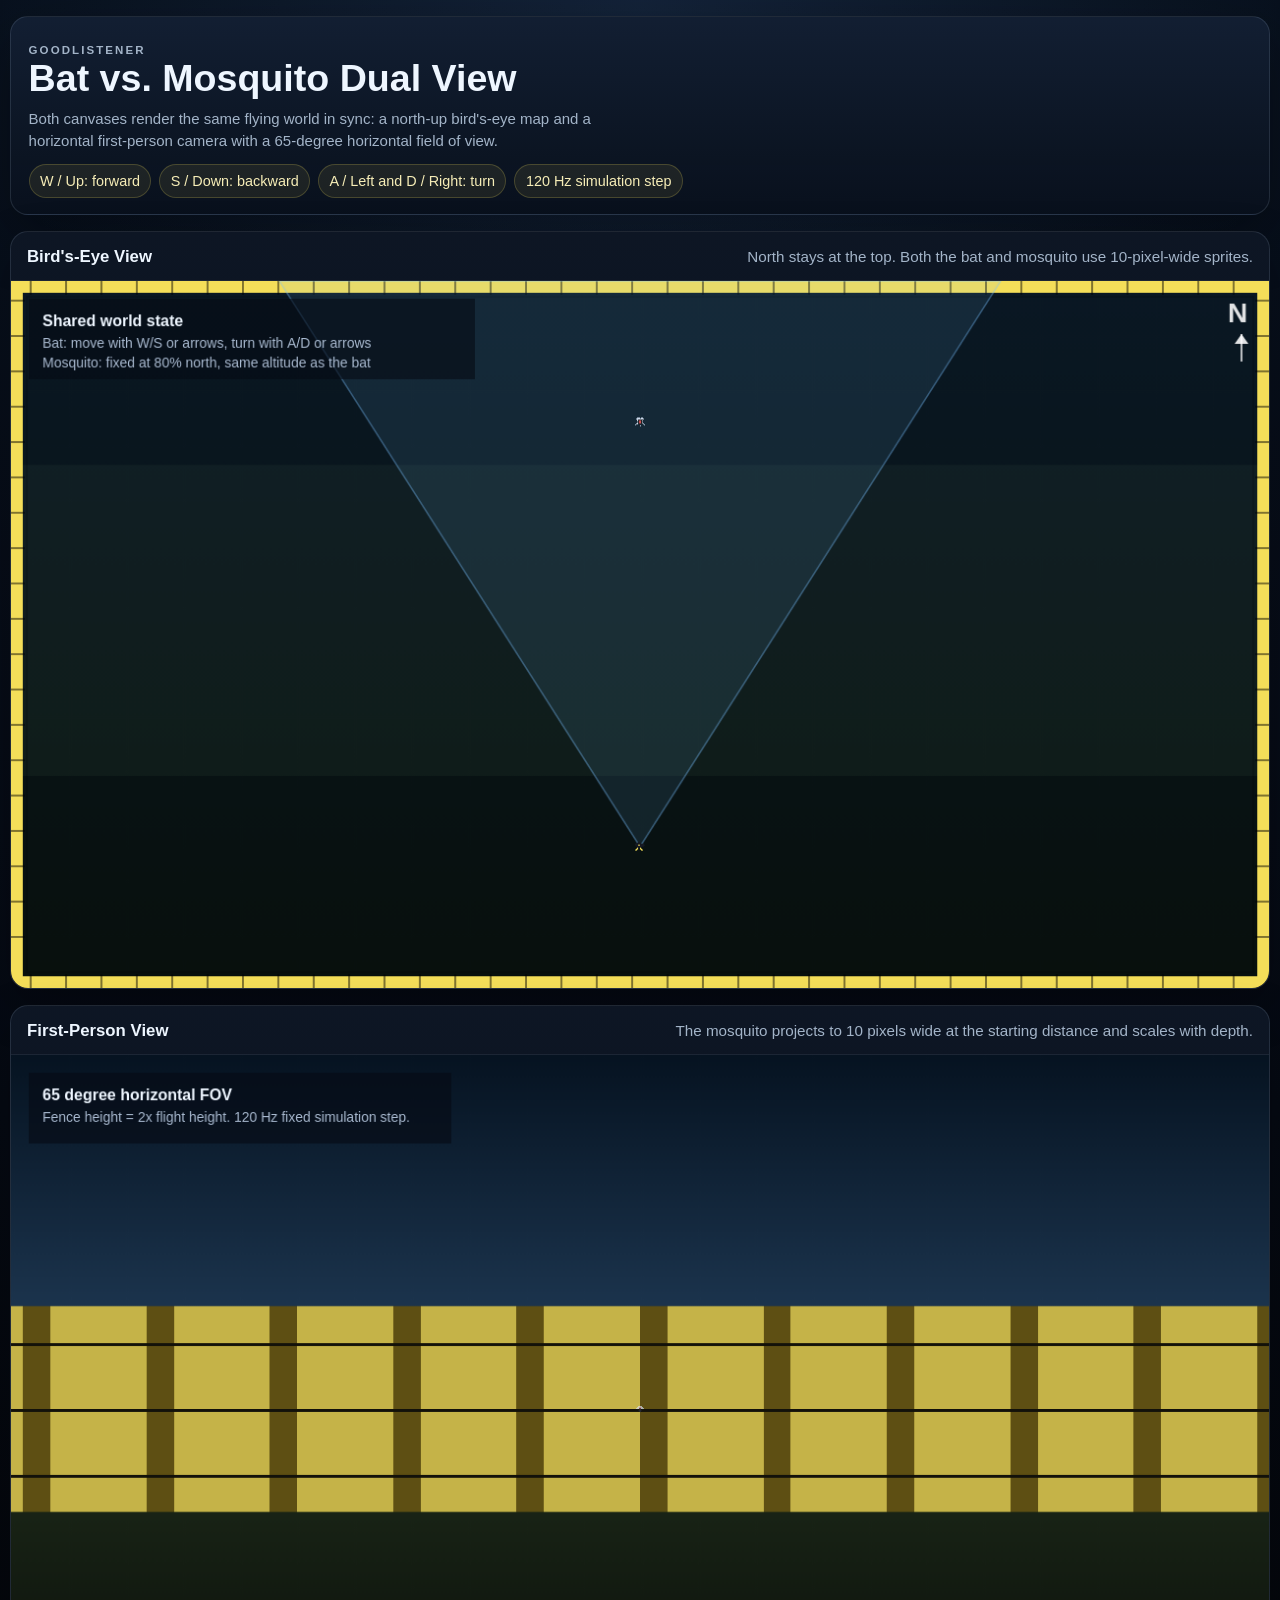
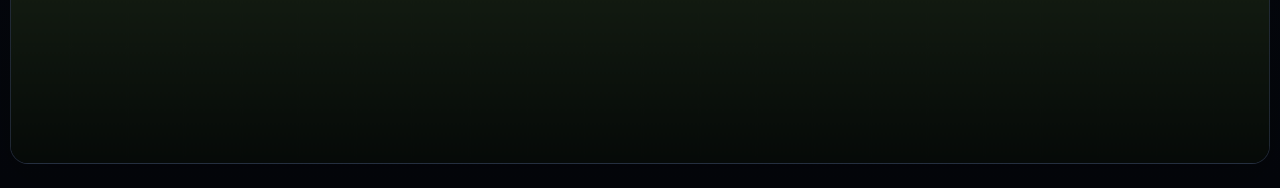
==== game.html @ d197f98e "initial game" ====
<!DOCTYPE html>
<html lang="en">
<head>
  <meta charset="UTF-8">
  <meta name="viewport" content="width=device-width, initial-scale=1.0">
  <title>goodlistener | Bat and Mosquito</title>
  <style>
    :root {
      --bg: #050912;
      --panel: rgba(11, 20, 34, 0.9);
      --panel-border: rgba(203, 228, 255, 0.12);
      --ink: #eef6ff;
      --muted: #a3b4c8;
      --accent: #f4de59;
      --accent-deep: #caa31f;
    }

    * {
      box-sizing: border-box;
    }

    html,
    body {
      margin: 0;
      min-height: 100%;
    }

    body {
      background:
        radial-gradient(circle at top, rgba(78, 128, 198, 0.16), transparent 34%),
        linear-gradient(180deg, #08111e 0%, #050912 62%, #04060b 100%);
      color: var(--ink);
      font: 15px/1.45 "Trebuchet MS", "Lucida Sans Unicode", sans-serif;
    }

    .page {
      width: min(1320px, calc(100% - 1.25rem));
      margin: 0 auto;
      padding: 1rem 0 1.5rem;
    }

    .hero {
      margin-bottom: 1rem;
      padding: 1rem 1.1rem;
      border: 1px solid var(--panel-border);
      border-radius: 18px;
      background:
        linear-gradient(180deg, rgba(19, 31, 52, 0.95), rgba(9, 16, 28, 0.94)),
        rgba(9, 16, 28, 0.94);
      box-shadow: 0 20px 60px rgba(0, 0, 0, 0.28);
    }

    .eyebrow {
      margin: 0 0 0.2rem;
      color: var(--accent);
      font-size: 0.72rem;
      font-weight: 700;
      letter-spacing: 0.18em;
      text-transform: uppercase;
    }

    h1 {
      margin: 0;
      font-size: clamp(1.6rem, 3vw, 2.35rem);
      line-height: 1.08;
    }

    .hero p {
      margin: 0.55rem 0 0;
      max-width: 72ch;
      color: var(--muted);
    }

    .meta {
      margin-top: 0.8rem;
      display: flex;
      flex-wrap: wrap;
      gap: 0.5rem;
    }

    .meta span {
      padding: 0.35rem 0.65rem;
      border-radius: 999px;
      border: 1px solid rgba(244, 222, 89, 0.2);
      background: rgba(244, 222, 89, 0.08);
      color: #f6edb7;
      font-size: 0.9rem;
    }

    .views {
      display: grid;
      gap: 1rem;
    }

    .panel {
      border: 1px solid var(--panel-border);
      border-radius: 18px;
      background:
        linear-gradient(180deg, rgba(14, 22, 37, 0.95), rgba(8, 13, 23, 0.94)),
        rgba(8, 13, 23, 0.94);
      box-shadow: 0 18px 48px rgba(0, 0, 0, 0.24);
      overflow: hidden;
    }

    .panel-header {
      display: flex;
      justify-content: space-between;
      gap: 0.8rem;
      align-items: baseline;
      padding: 0.8rem 1rem 0.65rem;
      border-bottom: 1px solid rgba(203, 228, 255, 0.08);
    }

    .panel-header h2 {
      margin: 0;
      font-size: 1.05rem;
    }

    .panel-header p {
      margin: 0;
      color: var(--muted);
      font-size: 0.95rem;
      text-align: right;
    }

    canvas {
      display: block;
      width: 100%;
      height: auto;
      aspect-ratio: 16 / 9;
      background: #05080f;
    }

    @media (max-width: 760px) {
      .page {
        width: min(100% - 0.75rem, 1320px);
        padding-top: 0.6rem;
      }

      .hero,
      .panel {
        border-radius: 14px;
      }

      .panel-header {
        flex-direction: column;
        align-items: start;
      }

      .panel-header p {
        text-align: left;
      }
    }
  </style>
</head>
<body>
  <main class="page">
    <section class="hero">
      <p class="eyebrow">goodlistener</p>
      <h1>Bat vs. Mosquito Dual View</h1>
      <p>
        Both canvases render the same flying world in sync: a north-up bird's-eye map and a
        horizontal first-person camera with a 65-degree horizontal field of view.
      </p>
      <div class="meta">
        <span>W / Up: forward</span>
        <span>S / Down: backward</span>
        <span>A / Left and D / Right: turn</span>
        <span>120 Hz simulation step</span>
      </div>
    </section>

    <section class="views">
      <article class="panel">
        <div class="panel-header">
          <h2>Bird's-Eye View</h2>
          <p>North stays at the top. Both the bat and mosquito use 10-pixel-wide sprites.</p>
        </div>
        <canvas
          id="map-view"
          width="1280"
          height="720"
          aria-label="Top-down view of the bat, mosquito, and fence"
        ></canvas>
      </article>

      <article class="panel">
        <div class="panel-header">
          <h2>First-Person View</h2>
          <p>The mosquito projects to 10 pixels wide at the starting distance and scales with depth.</p>
        </div>
        <canvas
          id="first-person-view"
          width="1280"
          height="720"
          aria-label="First-person view from the bat"
        ></canvas>
      </article>
    </section>
  </main>

  <script>
    (() => {
      const SCREEN_WIDTH = 1280;
      const SCREEN_HEIGHT = 720;
      const HALF_WIDTH = SCREEN_WIDTH / 2;
      const HORIZON_Y = SCREEN_HEIGHT / 2;

      const WORLD_WIDTH = SCREEN_WIDTH;
      const WORLD_DEPTH = SCREEN_HEIGHT;

      const HORIZONTAL_FOV = 65 * Math.PI / 180;
      const HALF_FOV = HORIZONTAL_FOV / 2;
      const FOCAL_LENGTH = SCREEN_WIDTH / (2 * Math.tan(HALF_FOV));

      const FIXED_STEP = 1 / 120;
      const MOVE_SPEED = WORLD_DEPTH * 0.08;
      const TURN_SPEED = Math.PI;

      const FENCE_HEIGHT = 120;
      const FENCE_STROKE = 12;
      const ENTITY_HEIGHT = FENCE_HEIGHT / 2;
      const PLAYER_MARGIN = 6;

      const START_DISTANCE = WORLD_DEPTH * 0.6;
      const MOSQUITO_WORLD_WIDTH = START_DISTANCE * 10 / FOCAL_LENGTH;
      const MOSQUITO_WORLD_HEIGHT = MOSQUITO_WORLD_WIDTH * 0.72;

      const KEY_TO_ACTION = {
        w: "forward",
        W: "forward",
        ArrowUp: "forward",
        s: "backward",
        S: "backward",
        ArrowDown: "backward",
        a: "left",
        A: "left",
        ArrowLeft: "left",
        d: "right",
        D: "right",
        ArrowRight: "right"
      };

      const mapCanvas = document.getElementById("map-view");
      const firstPersonCanvas = document.getElementById("first-person-view");
      const mapCtx = mapCanvas.getContext("2d");
      const firstPersonCtx = firstPersonCanvas.getContext("2d");

      const depthBuffer = new Float32Array(SCREEN_WIDTH);
      const input = {
        forward: false,
        backward: false,
        left: false,
        right: false
      };

      const state = {
        bat: {
          x: WORLD_WIDTH * 0.5,
          y: WORLD_DEPTH * 0.2,
          angle: 0,
          z: ENTITY_HEIGHT
        },
        mosquito: {
          x: WORLD_WIDTH * 0.5,
          y: WORLD_DEPTH * 0.8,
          z: ENTITY_HEIGHT,
          width: MOSQUITO_WORLD_WIDTH,
          height: MOSQUITO_WORLD_HEIGHT
        }
      };

      const batMapSprite = createPixelSprite(
        [
          "0002200000",
          "0022220000",
          "2222222220",
          "2221122222",
          "0222222220",
          "0022222000",
          "0010010000",
          "0110011000",
          "1100001100",
          "0000000000"
        ],
        {
          1: "#f4de59",
          2: "#151923"
        }
      );

      const mosquitoMapSprite = createPixelSprite(
        [
          "0011101100",
          "0111111110",
          "0012222200",
          "0012332100",
          "0002332000",
          "0012332100",
          "0110202010",
          "1000200001",
          "0000010000",
          "0000000000"
        ],
        {
          1: "rgba(214, 227, 246, 0.95)",
          2: "#202124",
          3: "#cf5151"
        }
      );

      const mosquitoBillboard = createMosquitoBillboard();

      mapCtx.imageSmoothingEnabled = false;
      firstPersonCtx.imageSmoothingEnabled = true;

      window.addEventListener(
        "keydown",
        (event) => {
          const action = KEY_TO_ACTION[event.key];
          if (!action) {
            return;
          }

          input[action] = true;
          event.preventDefault();
        },
        { passive: false }
      );

      window.addEventListener("keyup", (event) => {
        const action = KEY_TO_ACTION[event.key];
        if (!action) {
          return;
        }

        input[action] = false;
      });

      window.addEventListener("blur", () => {
        input.forward = false;
        input.backward = false;
        input.left = false;
        input.right = false;
      });

      let previousTime = performance.now();
      let accumulator = 0;

      function frame(now) {
        const elapsed = Math.min((now - previousTime) / 1000, 0.25);
        previousTime = now;
        accumulator += elapsed;

        while (accumulator >= FIXED_STEP) {
          update(FIXED_STEP);
          accumulator -= FIXED_STEP;
        }

        render();
        requestAnimationFrame(frame);
      }

      requestAnimationFrame(frame);

      function update(dt) {
        const turnDirection = (input.right ? 1 : 0) - (input.left ? 1 : 0);
        const moveDirection = (input.forward ? 1 : 0) - (input.backward ? 1 : 0);

        state.bat.angle = wrapAngle(state.bat.angle + turnDirection * TURN_SPEED * dt);

        if (!moveDirection) {
          return;
        }

        const stepDistance = MOVE_SPEED * moveDirection * dt;
        const nextX = state.bat.x + Math.sin(state.bat.angle) * stepDistance;
        const nextY = state.bat.y + Math.cos(state.bat.angle) * stepDistance;

        state.bat.x = clamp(nextX, PLAYER_MARGIN, WORLD_WIDTH - PLAYER_MARGIN);
        state.bat.y = clamp(nextY, PLAYER_MARGIN, WORLD_DEPTH - PLAYER_MARGIN);
      }

      function render() {
        drawMapView();
        drawFirstPersonView();
      }

      function drawMapView() {
        const bg = mapCtx.createLinearGradient(0, 0, 0, SCREEN_HEIGHT);
        bg.addColorStop(0, "#0a1824");
        bg.addColorStop(1, "#08100d");
        mapCtx.fillStyle = bg;
        mapCtx.fillRect(0, 0, SCREEN_WIDTH, SCREEN_HEIGHT);

        mapCtx.fillStyle = "rgba(109, 145, 102, 0.08)";
        mapCtx.fillRect(0, SCREEN_HEIGHT * 0.26, SCREEN_WIDTH, SCREEN_HEIGHT * 0.44);

        drawFenceTopDown(mapCtx);
        drawFovCone(mapCtx);
        drawCompass(mapCtx);
        drawMapHud(mapCtx);

        drawSpriteOnMap(mosquitoMapSprite, state.mosquito.x, state.mosquito.y, 0);
        drawSpriteOnMap(batMapSprite, state.bat.x, state.bat.y, state.bat.angle);
      }

      function drawFirstPersonView() {
        const sky = firstPersonCtx.createLinearGradient(0, 0, 0, HORIZON_Y);
        sky.addColorStop(0, "#061321");
        sky.addColorStop(1, "#24415f");
        firstPersonCtx.fillStyle = sky;
        firstPersonCtx.fillRect(0, 0, SCREEN_WIDTH, HORIZON_Y);

        const ground = firstPersonCtx.createLinearGradient(0, HORIZON_Y, 0, SCREEN_HEIGHT);
        ground.addColorStop(0, "#202d1b");
        ground.addColorStop(1, "#060a08");
        firstPersonCtx.fillStyle = ground;
        firstPersonCtx.fillRect(0, HORIZON_Y, SCREEN_WIDTH, HORIZON_Y);

        firstPersonCtx.fillStyle = "rgba(239, 247, 255, 0.08)";
        firstPersonCtx.fillRect(0, HORIZON_Y - 1, SCREEN_WIDTH, 2);

        const forwardX = Math.sin(state.bat.angle);
        const forwardY = Math.cos(state.bat.angle);
        const rightX = Math.cos(state.bat.angle);
        const rightY = -Math.sin(state.bat.angle);
        const cameraHeight = state.bat.z;

        for (let column = 0; column < SCREEN_WIDTH; column += 1) {
          const screenRatio = (2 * (column + 0.5) / SCREEN_WIDTH) - 1;
          const cameraOffset = screenRatio * Math.tan(HALF_FOV);
          const rayDirX = forwardX + rightX * cameraOffset;
          const rayDirY = forwardY + rightY * cameraOffset;
          const hit = castFenceRay(state.bat.x, state.bat.y, rayDirX, rayDirY);

          depthBuffer[column] = hit.distance;

          const wallTop = HORIZON_Y - ((FENCE_HEIGHT - cameraHeight) * FOCAL_LENGTH) / hit.distance;
          const wallBottom = HORIZON_Y + (cameraHeight * FOCAL_LENGTH) / hit.distance;
          const wallHeight = wallBottom - wallTop;

          const distanceShade = clamp(1.25 - hit.distance / 1300, 0.35, 1);
          const sideShade = hit.side === "east" || hit.side === "west" ? 0.9 : 1;
          const postMask = (hit.coord % 72) < 8 || (hit.coord % 72) > 64;
          const yellow = applyShade(postMask ? [116, 98, 23] : [244, 222, 89], distanceShade * sideShade);
          const rail = applyShade([24, 22, 13], clamp(distanceShade * 0.95, 0.2, 1));

          firstPersonCtx.fillStyle = yellow;
          firstPersonCtx.fillRect(column, wallTop, 1, wallBottom - wallTop);

          const railThickness = Math.max(1, wallHeight * 0.014);
          firstPersonCtx.fillStyle = rail;
          firstPersonCtx.fillRect(column, wallTop + wallHeight * 0.18, 1, railThickness);
          firstPersonCtx.fillRect(column, wallTop + wallHeight * 0.5, 1, railThickness);
          firstPersonCtx.fillRect(column, wallTop + wallHeight * 0.82, 1, railThickness);
        }

        drawMosquitoBillboardInView(firstPersonCtx, forwardX, forwardY, rightX, rightY);
        drawFirstPersonHud(firstPersonCtx);
      }

      function drawFenceTopDown(ctx) {
        const inset = FENCE_STROKE / 2;
        ctx.strokeStyle = "#f4de59";
        ctx.lineWidth = FENCE_STROKE;
        ctx.strokeRect(inset, inset, SCREEN_WIDTH - FENCE_STROKE, SCREEN_HEIGHT - FENCE_STROKE);

        ctx.strokeStyle = "rgba(0, 0, 0, 0.48)";
        ctx.lineWidth = 2;

        for (let x = 20; x < SCREEN_WIDTH - 20; x += 36) {
          ctx.beginPath();
          ctx.moveTo(x, 0);
          ctx.lineTo(x, 14);
          ctx.moveTo(x, SCREEN_HEIGHT);
          ctx.lineTo(x, SCREEN_HEIGHT - 14);
          ctx.stroke();
        }

        for (let y = 20; y < SCREEN_HEIGHT - 20; y += 36) {
          ctx.beginPath();
          ctx.moveTo(0, y);
          ctx.lineTo(14, y);
          ctx.moveTo(SCREEN_WIDTH, y);
          ctx.lineTo(SCREEN_WIDTH - 14, y);
          ctx.stroke();
        }

        ctx.strokeStyle = "rgba(0, 0, 0, 0.22)";
        ctx.lineWidth = 1.5;
        ctx.strokeRect(16, 16, SCREEN_WIDTH - 32, SCREEN_HEIGHT - 32);
      }

      function drawFovCone(ctx) {
        const leftHit = castFenceRay(
          state.bat.x,
          state.bat.y,
          Math.sin(state.bat.angle - HALF_FOV),
          Math.cos(state.bat.angle - HALF_FOV)
        );
        const rightHit = castFenceRay(
          state.bat.x,
          state.bat.y,
          Math.sin(state.bat.angle + HALF_FOV),
          Math.cos(state.bat.angle + HALF_FOV)
        );

        const batX = worldToScreenX(state.bat.x);
        const batY = worldToScreenY(state.bat.y);
        const leftX = worldToScreenX(state.bat.x + Math.sin(state.bat.angle - HALF_FOV) * leftHit.distance);
        const leftY = worldToScreenY(state.bat.y + Math.cos(state.bat.angle - HALF_FOV) * leftHit.distance);
        const rightX = worldToScreenX(state.bat.x + Math.sin(state.bat.angle + HALF_FOV) * rightHit.distance);
        const rightY = worldToScreenY(state.bat.y + Math.cos(state.bat.angle + HALF_FOV) * rightHit.distance);

        ctx.fillStyle = "rgba(122, 193, 255, 0.1)";
        ctx.strokeStyle = "rgba(122, 193, 255, 0.38)";
        ctx.lineWidth = 1.5;
        ctx.beginPath();
        ctx.moveTo(batX, batY);
        ctx.lineTo(leftX, leftY);
        ctx.lineTo(rightX, rightY);
        ctx.closePath();
        ctx.fill();
        ctx.stroke();
      }

      function drawCompass(ctx) {
        ctx.fillStyle = "rgba(255, 255, 255, 0.88)";
        ctx.font = '700 28px "Trebuchet MS", "Lucida Sans Unicode", sans-serif';
        ctx.fillText("N", SCREEN_WIDTH - 42, 42);

        ctx.strokeStyle = "rgba(255, 255, 255, 0.72)";
        ctx.lineWidth = 2;
        ctx.beginPath();
        ctx.moveTo(SCREEN_WIDTH - 28, 54);
        ctx.lineTo(SCREEN_WIDTH - 28, 82);
        ctx.stroke();

        ctx.beginPath();
        ctx.moveTo(SCREEN_WIDTH - 28, 54);
        ctx.lineTo(SCREEN_WIDTH - 35, 64);
        ctx.lineTo(SCREEN_WIDTH - 21, 64);
        ctx.closePath();
        ctx.fill();
      }

      function drawMapHud(ctx) {
        ctx.fillStyle = "rgba(6, 11, 20, 0.62)";
        ctx.fillRect(18, 18, 454, 82);

        ctx.fillStyle = "#eef6ff";
        ctx.font = '700 16px "Trebuchet MS", "Lucida Sans Unicode", sans-serif';
        ctx.fillText("Shared world state", 32, 46);

        ctx.fillStyle = "#a9bad0";
        ctx.font = '14px "Trebuchet MS", "Lucida Sans Unicode", sans-serif';
        ctx.fillText("Bat: move with W/S or arrows, turn with A/D or arrows", 32, 68);
        ctx.fillText("Mosquito: fixed at 80% north, same altitude as the bat", 32, 88);
      }

      function drawFirstPersonHud(ctx) {
        ctx.fillStyle = "rgba(6, 11, 20, 0.62)";
        ctx.fillRect(18, 18, 430, 72);

        ctx.fillStyle = "#eef6ff";
        ctx.font = '700 16px "Trebuchet MS", "Lucida Sans Unicode", sans-serif';
        ctx.fillText("65 degree horizontal FOV", 32, 46);

        ctx.fillStyle = "#a9bad0";
        ctx.font = '14px "Trebuchet MS", "Lucida Sans Unicode", sans-serif';
        ctx.fillText("Fence height = 2x flight height. 120 Hz fixed simulation step.", 32, 68);
      }

      function drawSpriteOnMap(sprite, worldX, worldY, angle) {
        const screenX = worldToScreenX(worldX);
        const screenY = worldToScreenY(worldY);

        mapCtx.save();
        mapCtx.translate(screenX, screenY);
        mapCtx.rotate(angle);
        mapCtx.drawImage(sprite, -5, -5);
        mapCtx.restore();
      }

      function drawMosquitoBillboardInView(ctx, forwardX, forwardY, rightX, rightY) {
        const dx = state.mosquito.x - state.bat.x;
        const dy = state.mosquito.y - state.bat.y;

        const cameraX = dx * rightX + dy * rightY;
        const cameraZ = dx * forwardX + dy * forwardY;
        const cameraHeight = state.bat.z;

        if (cameraZ <= 0.001) {
          return;
        }

        const screenCenterX = HALF_WIDTH + (cameraX * FOCAL_LENGTH) / cameraZ;
        const projectedWidth = (state.mosquito.width * FOCAL_LENGTH) / cameraZ;
        const spriteTop = HORIZON_Y - (
          (state.mosquito.z + state.mosquito.height / 2 - cameraHeight) * FOCAL_LENGTH
        ) / cameraZ;
        const spriteBottom = HORIZON_Y - (
          (state.mosquito.z - state.mosquito.height / 2 - cameraHeight) * FOCAL_LENGTH
        ) / cameraZ;
        const projectedHeight = spriteBottom - spriteTop;

        const left = screenCenterX - projectedWidth / 2;
        const right = screenCenterX + projectedWidth / 2;
        const top = spriteTop;

        const startColumn = Math.max(0, Math.floor(left));
        const endColumn = Math.min(SCREEN_WIDTH - 1, Math.ceil(right));

        for (let column = startColumn; column <= endColumn; column += 1) {
          if (cameraZ >= depthBuffer[column]) {
            continue;
          }

          const spriteRatio = (column + 0.5 - left) / projectedWidth;
          const sourceX = Math.floor(spriteRatio * mosquitoBillboard.width);

          if (sourceX < 0 || sourceX >= mosquitoBillboard.width) {
            continue;
          }

          ctx.drawImage(
            mosquitoBillboard,
            sourceX,
            0,
            1,
            mosquitoBillboard.height,
            column,
            top,
            1,
            projectedHeight
          );
        }
      }

      function castFenceRay(originX, originY, dirX, dirY) {
        let bestDistance = Infinity;
        let coord = 0;
        let side = "north";

        if (dirX > 0.000001) {
          const distance = (WORLD_WIDTH - originX) / dirX;
          const hitY = originY + dirY * distance;
          if (distance > 0 && hitY >= 0 && hitY <= WORLD_DEPTH && distance < bestDistance) {
            bestDistance = distance;
            coord = hitY;
            side = "east";
          }
        } else if (dirX < -0.000001) {
          const distance = -originX / dirX;
          const hitY = originY + dirY * distance;
          if (distance > 0 && hitY >= 0 && hitY <= WORLD_DEPTH && distance < bestDistance) {
            bestDistance = distance;
            coord = hitY;
            side = "west";
          }
        }

        if (dirY > 0.000001) {
          const distance = (WORLD_DEPTH - originY) / dirY;
          const hitX = originX + dirX * distance;
          if (distance > 0 && hitX >= 0 && hitX <= WORLD_WIDTH && distance < bestDistance) {
            bestDistance = distance;
            coord = hitX;
            side = "north";
          }
        } else if (dirY < -0.000001) {
          const distance = -originY / dirY;
          const hitX = originX + dirX * distance;
          if (distance > 0 && hitX >= 0 && hitX <= WORLD_WIDTH && distance < bestDistance) {
            bestDistance = distance;
            coord = hitX;
            side = "south";
          }
        }

        return {
          distance: bestDistance,
          coord,
          side
        };
      }

      function createPixelSprite(rows, palette) {
        const sprite = document.createElement("canvas");
        sprite.width = rows[0].length;
        sprite.height = rows.length;

        const ctx = sprite.getContext("2d");
        ctx.imageSmoothingEnabled = false;

        for (let y = 0; y < rows.length; y += 1) {
          for (let x = 0; x < rows[y].length; x += 1) {
            const key = rows[y][x];
            const color = palette[key];
            if (!color) {
              continue;
            }

            ctx.fillStyle = color;
            ctx.fillRect(x, y, 1, 1);
          }
        }

        return sprite;
      }

      function createMosquitoBillboard() {
        const sprite = document.createElement("canvas");
        sprite.width = 96;
        sprite.height = 64;

        const ctx = sprite.getContext("2d");
        ctx.translate(48, 32);

        ctx.fillStyle = "rgba(213, 225, 241, 0.7)";
        ctx.beginPath();
        ctx.ellipse(-18, -10, 22, 11, -0.48, 0, Math.PI * 2);
        ctx.fill();

        ctx.beginPath();
        ctx.ellipse(18, -10, 22, 11, 0.48, 0, Math.PI * 2);
        ctx.fill();

        ctx.strokeStyle = "rgba(28, 31, 36, 0.76)";
        ctx.lineWidth = 3;
        ctx.beginPath();
        ctx.moveTo(-8, 6);
        ctx.lineTo(-20, 22);
        ctx.moveTo(-2, 7);
        ctx.lineTo(-11, 25);
        ctx.moveTo(8, 6);
        ctx.lineTo(20, 22);
        ctx.moveTo(2, 7);
        ctx.lineTo(11, 25);
        ctx.stroke();

        ctx.fillStyle = "#23262d";
        ctx.beginPath();
        ctx.ellipse(0, 8, 9, 20, 0, 0, Math.PI * 2);
        ctx.fill();

        ctx.fillStyle = "#d35f5f";
        ctx.beginPath();
        ctx.ellipse(-5, -9, 3.5, 4.5, 0, 0, Math.PI * 2);
        ctx.ellipse(5, -9, 3.5, 4.5, 0, 0, Math.PI * 2);
        ctx.fill();

        ctx.strokeStyle = "#1f2025";
        ctx.lineWidth = 2.5;
        ctx.beginPath();
        ctx.moveTo(0, -12);
        ctx.lineTo(0, -26);
        ctx.stroke();

        return sprite;
      }

      function worldToScreenX(worldX) {
        return (worldX / WORLD_WIDTH) * SCREEN_WIDTH;
      }

      function worldToScreenY(worldY) {
        return SCREEN_HEIGHT - (worldY / WORLD_DEPTH) * SCREEN_HEIGHT;
      }

      function clamp(value, min, max) {
        return Math.min(max, Math.max(min, value));
      }

      function wrapAngle(angle) {
        const circle = Math.PI * 2;
        let wrapped = angle % circle;
        if (wrapped < 0) {
          wrapped += circle;
        }
        return wrapped;
      }

      function applyShade(rgb, shade) {
        return `rgb(${Math.round(rgb[0] * shade)}, ${Math.round(rgb[1] * shade)}, ${Math.round(rgb[2] * shade)})`;
      }
    })();
  </script>
</body>
</html>
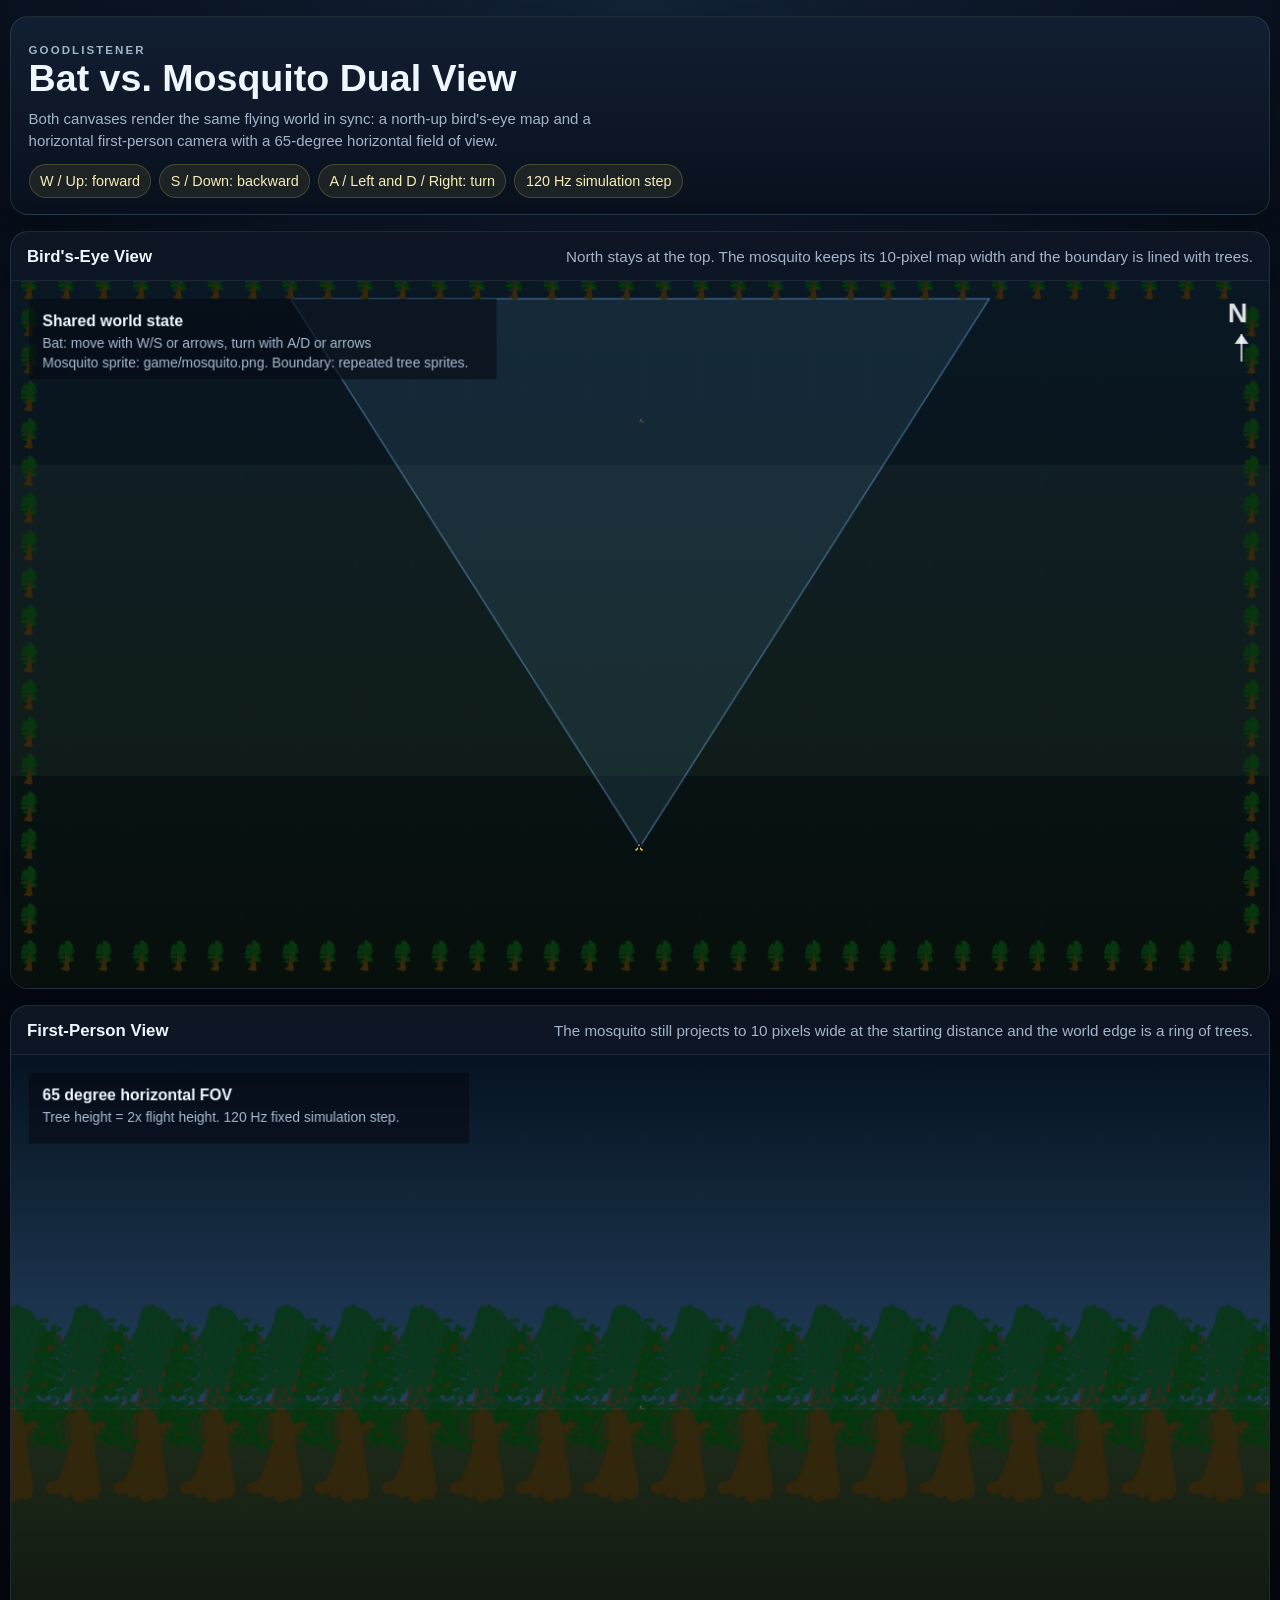
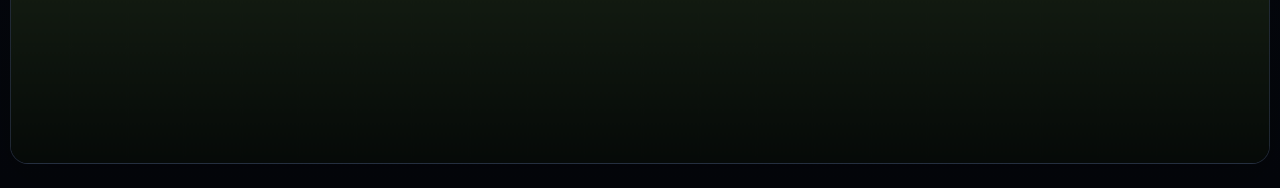
==== commit 9c324cd8: "added trees and mosquito" ====
--- a/game.html
+++ b/game.html
@@ -174,618 +174,31 @@
       <article class="panel">
         <div class="panel-header">
           <h2>Bird's-Eye View</h2>
-          <p>North stays at the top. Both the bat and mosquito use 10-pixel-wide sprites.</p>
+          <p>North stays at the top. The mosquito keeps its 10-pixel map width and the boundary is lined with trees.</p>
         </div>
         <canvas
           id="map-view"
           width="1280"
           height="720"
-          aria-label="Top-down view of the bat, mosquito, and fence"
+          aria-label="Top-down view of the bat, mosquito, and tree boundary"
         ></canvas>
       </article>
 
       <article class="panel">
         <div class="panel-header">
           <h2>First-Person View</h2>
-          <p>The mosquito projects to 10 pixels wide at the starting distance and scales with depth.</p>
+          <p>The mosquito still projects to 10 pixels wide at the starting distance and the world edge is a ring of trees.</p>
         </div>
         <canvas
           id="first-person-view"
           width="1280"
           height="720"
-          aria-label="First-person view from the bat"
+          aria-label="First-person view from the bat with the mosquito and tree boundary"
         ></canvas>
       </article>
     </section>
   </main>
 
-  <script>
-    (() => {
-      const SCREEN_WIDTH = 1280;
-      const SCREEN_HEIGHT = 720;
-      const HALF_WIDTH = SCREEN_WIDTH / 2;
-      const HORIZON_Y = SCREEN_HEIGHT / 2;
-
-      const WORLD_WIDTH = SCREEN_WIDTH;
-      const WORLD_DEPTH = SCREEN_HEIGHT;
-
-      const HORIZONTAL_FOV = 65 * Math.PI / 180;
-      const HALF_FOV = HORIZONTAL_FOV / 2;
-      const FOCAL_LENGTH = SCREEN_WIDTH / (2 * Math.tan(HALF_FOV));
-
-      const FIXED_STEP = 1 / 120;
-      const MOVE_SPEED = WORLD_DEPTH * 0.08;
-      const TURN_SPEED = Math.PI;
-
-      const FENCE_HEIGHT = 120;
-      const FENCE_STROKE = 12;
-      const ENTITY_HEIGHT = FENCE_HEIGHT / 2;
-      const PLAYER_MARGIN = 6;
-
-      const START_DISTANCE = WORLD_DEPTH * 0.6;
-      const MOSQUITO_WORLD_WIDTH = START_DISTANCE * 10 / FOCAL_LENGTH;
-      const MOSQUITO_WORLD_HEIGHT = MOSQUITO_WORLD_WIDTH * 0.72;
-
-      const KEY_TO_ACTION = {
-        w: "forward",
-        W: "forward",
-        ArrowUp: "forward",
-        s: "backward",
-        S: "backward",
-        ArrowDown: "backward",
-        a: "left",
-        A: "left",
-        ArrowLeft: "left",
-        d: "right",
-        D: "right",
-        ArrowRight: "right"
-      };
-
-      const mapCanvas = document.getElementById("map-view");
-      const firstPersonCanvas = document.getElementById("first-person-view");
-      const mapCtx = mapCanvas.getContext("2d");
-      const firstPersonCtx = firstPersonCanvas.getContext("2d");
-
-      const depthBuffer = new Float32Array(SCREEN_WIDTH);
-      const input = {
-        forward: false,
-        backward: false,
-        left: false,
-        right: false
-      };
-
-      const state = {
-        bat: {
-          x: WORLD_WIDTH * 0.5,
-          y: WORLD_DEPTH * 0.2,
-          angle: 0,
-          z: ENTITY_HEIGHT
-        },
-        mosquito: {
-          x: WORLD_WIDTH * 0.5,
-          y: WORLD_DEPTH * 0.8,
-          z: ENTITY_HEIGHT,
-          width: MOSQUITO_WORLD_WIDTH,
-          height: MOSQUITO_WORLD_HEIGHT
-        }
-      };
-
-      const batMapSprite = createPixelSprite(
-        [
-          "0002200000",
-          "0022220000",
-          "2222222220",
-          "2221122222",
-          "0222222220",
-          "0022222000",
-          "0010010000",
-          "0110011000",
-          "1100001100",
-          "0000000000"
-        ],
-        {
-          1: "#f4de59",
-          2: "#151923"
-        }
-      );
-
-      const mosquitoMapSprite = createPixelSprite(
-        [
-          "0011101100",
-          "0111111110",
-          "0012222200",
-          "0012332100",
-          "0002332000",
-          "0012332100",
-          "0110202010",
-          "1000200001",
-          "0000010000",
-          "0000000000"
-        ],
-        {
-          1: "rgba(214, 227, 246, 0.95)",
-          2: "#202124",
-          3: "#cf5151"
-        }
-      );
-
-      const mosquitoBillboard = createMosquitoBillboard();
-
-      mapCtx.imageSmoothingEnabled = false;
-      firstPersonCtx.imageSmoothingEnabled = true;
-
-      window.addEventListener(
-        "keydown",
-        (event) => {
-          const action = KEY_TO_ACTION[event.key];
-          if (!action) {
-            return;
-          }
-
-          input[action] = true;
-          event.preventDefault();
-        },
-        { passive: false }
-      );
-
-      window.addEventListener("keyup", (event) => {
-        const action = KEY_TO_ACTION[event.key];
-        if (!action) {
-          return;
-        }
-
-        input[action] = false;
-      });
-
-      window.addEventListener("blur", () => {
-        input.forward = false;
-        input.backward = false;
-        input.left = false;
-        input.right = false;
-      });
-
-      let previousTime = performance.now();
-      let accumulator = 0;
-
-      function frame(now) {
-        const elapsed = Math.min((now - previousTime) / 1000, 0.25);
-        previousTime = now;
-        accumulator += elapsed;
-
-        while (accumulator >= FIXED_STEP) {
-          update(FIXED_STEP);
-          accumulator -= FIXED_STEP;
-        }
-
-        render();
-        requestAnimationFrame(frame);
-      }
-
-      requestAnimationFrame(frame);
-
-      function update(dt) {
-        const turnDirection = (input.right ? 1 : 0) - (input.left ? 1 : 0);
-        const moveDirection = (input.forward ? 1 : 0) - (input.backward ? 1 : 0);
-
-        state.bat.angle = wrapAngle(state.bat.angle + turnDirection * TURN_SPEED * dt);
-
-        if (!moveDirection) {
-          return;
-        }
-
-        const stepDistance = MOVE_SPEED * moveDirection * dt;
-        const nextX = state.bat.x + Math.sin(state.bat.angle) * stepDistance;
-        const nextY = state.bat.y + Math.cos(state.bat.angle) * stepDistance;
-
-        state.bat.x = clamp(nextX, PLAYER_MARGIN, WORLD_WIDTH - PLAYER_MARGIN);
-        state.bat.y = clamp(nextY, PLAYER_MARGIN, WORLD_DEPTH - PLAYER_MARGIN);
-      }
-
-      function render() {
-        drawMapView();
-        drawFirstPersonView();
-      }
-
-      function drawMapView() {
-        const bg = mapCtx.createLinearGradient(0, 0, 0, SCREEN_HEIGHT);
-        bg.addColorStop(0, "#0a1824");
-        bg.addColorStop(1, "#08100d");
-        mapCtx.fillStyle = bg;
-        mapCtx.fillRect(0, 0, SCREEN_WIDTH, SCREEN_HEIGHT);
-
-        mapCtx.fillStyle = "rgba(109, 145, 102, 0.08)";
-        mapCtx.fillRect(0, SCREEN_HEIGHT * 0.26, SCREEN_WIDTH, SCREEN_HEIGHT * 0.44);
-
-        drawFenceTopDown(mapCtx);
-        drawFovCone(mapCtx);
-        drawCompass(mapCtx);
-        drawMapHud(mapCtx);
-
-        drawSpriteOnMap(mosquitoMapSprite, state.mosquito.x, state.mosquito.y, 0);
-        drawSpriteOnMap(batMapSprite, state.bat.x, state.bat.y, state.bat.angle);
-      }
-
-      function drawFirstPersonView() {
-        const sky = firstPersonCtx.createLinearGradient(0, 0, 0, HORIZON_Y);
-        sky.addColorStop(0, "#061321");
-        sky.addColorStop(1, "#24415f");
-        firstPersonCtx.fillStyle = sky;
-        firstPersonCtx.fillRect(0, 0, SCREEN_WIDTH, HORIZON_Y);
-
-        const ground = firstPersonCtx.createLinearGradient(0, HORIZON_Y, 0, SCREEN_HEIGHT);
-        ground.addColorStop(0, "#202d1b");
-        ground.addColorStop(1, "#060a08");
-        firstPersonCtx.fillStyle = ground;
-        firstPersonCtx.fillRect(0, HORIZON_Y, SCREEN_WIDTH, HORIZON_Y);
-
-        firstPersonCtx.fillStyle = "rgba(239, 247, 255, 0.08)";
-        firstPersonCtx.fillRect(0, HORIZON_Y - 1, SCREEN_WIDTH, 2);
-
-        const forwardX = Math.sin(state.bat.angle);
-        const forwardY = Math.cos(state.bat.angle);
-        const rightX = Math.cos(state.bat.angle);
-        const rightY = -Math.sin(state.bat.angle);
-        const cameraHeight = state.bat.z;
-
-        for (let column = 0; column < SCREEN_WIDTH; column += 1) {
-          const screenRatio = (2 * (column + 0.5) / SCREEN_WIDTH) - 1;
-          const cameraOffset = screenRatio * Math.tan(HALF_FOV);
-          const rayDirX = forwardX + rightX * cameraOffset;
-          const rayDirY = forwardY + rightY * cameraOffset;
-          const hit = castFenceRay(state.bat.x, state.bat.y, rayDirX, rayDirY);
-
-          depthBuffer[column] = hit.distance;
-
-          const wallTop = HORIZON_Y - ((FENCE_HEIGHT - cameraHeight) * FOCAL_LENGTH) / hit.distance;
-          const wallBottom = HORIZON_Y + (cameraHeight * FOCAL_LENGTH) / hit.distance;
-          const wallHeight = wallBottom - wallTop;
-
-          const distanceShade = clamp(1.25 - hit.distance / 1300, 0.35, 1);
-          const sideShade = hit.side === "east" || hit.side === "west" ? 0.9 : 1;
-          const postMask = (hit.coord % 72) < 8 || (hit.coord % 72) > 64;
-          const yellow = applyShade(postMask ? [116, 98, 23] : [244, 222, 89], distanceShade * sideShade);
-          const rail = applyShade([24, 22, 13], clamp(distanceShade * 0.95, 0.2, 1));
-
-          firstPersonCtx.fillStyle = yellow;
-          firstPersonCtx.fillRect(column, wallTop, 1, wallBottom - wallTop);
-
-          const railThickness = Math.max(1, wallHeight * 0.014);
-          firstPersonCtx.fillStyle = rail;
-          firstPersonCtx.fillRect(column, wallTop + wallHeight * 0.18, 1, railThickness);
-          firstPersonCtx.fillRect(column, wallTop + wallHeight * 0.5, 1, railThickness);
-          firstPersonCtx.fillRect(column, wallTop + wallHeight * 0.82, 1, railThickness);
-        }
-
-        drawMosquitoBillboardInView(firstPersonCtx, forwardX, forwardY, rightX, rightY);
-        drawFirstPersonHud(firstPersonCtx);
-      }
-
-      function drawFenceTopDown(ctx) {
-        const inset = FENCE_STROKE / 2;
-        ctx.strokeStyle = "#f4de59";
-        ctx.lineWidth = FENCE_STROKE;
-        ctx.strokeRect(inset, inset, SCREEN_WIDTH - FENCE_STROKE, SCREEN_HEIGHT - FENCE_STROKE);
-
-        ctx.strokeStyle = "rgba(0, 0, 0, 0.48)";
-        ctx.lineWidth = 2;
-
-        for (let x = 20; x < SCREEN_WIDTH - 20; x += 36) {
-          ctx.beginPath();
-          ctx.moveTo(x, 0);
-          ctx.lineTo(x, 14);
-          ctx.moveTo(x, SCREEN_HEIGHT);
-          ctx.lineTo(x, SCREEN_HEIGHT - 14);
-          ctx.stroke();
-        }
-
-        for (let y = 20; y < SCREEN_HEIGHT - 20; y += 36) {
-          ctx.beginPath();
-          ctx.moveTo(0, y);
-          ctx.lineTo(14, y);
-          ctx.moveTo(SCREEN_WIDTH, y);
-          ctx.lineTo(SCREEN_WIDTH - 14, y);
-          ctx.stroke();
-        }
-
-        ctx.strokeStyle = "rgba(0, 0, 0, 0.22)";
-        ctx.lineWidth = 1.5;
-        ctx.strokeRect(16, 16, SCREEN_WIDTH - 32, SCREEN_HEIGHT - 32);
-      }
-
-      function drawFovCone(ctx) {
-        const leftHit = castFenceRay(
-          state.bat.x,
-          state.bat.y,
-          Math.sin(state.bat.angle - HALF_FOV),
-          Math.cos(state.bat.angle - HALF_FOV)
-        );
-        const rightHit = castFenceRay(
-          state.bat.x,
-          state.bat.y,
-          Math.sin(state.bat.angle + HALF_FOV),
-          Math.cos(state.bat.angle + HALF_FOV)
-        );
-
-        const batX = worldToScreenX(state.bat.x);
-        const batY = worldToScreenY(state.bat.y);
-        const leftX = worldToScreenX(state.bat.x + Math.sin(state.bat.angle - HALF_FOV) * leftHit.distance);
-        const leftY = worldToScreenY(state.bat.y + Math.cos(state.bat.angle - HALF_FOV) * leftHit.distance);
-        const rightX = worldToScreenX(state.bat.x + Math.sin(state.bat.angle + HALF_FOV) * rightHit.distance);
-        const rightY = worldToScreenY(state.bat.y + Math.cos(state.bat.angle + HALF_FOV) * rightHit.distance);
-
-        ctx.fillStyle = "rgba(122, 193, 255, 0.1)";
-        ctx.strokeStyle = "rgba(122, 193, 255, 0.38)";
-        ctx.lineWidth = 1.5;
-        ctx.beginPath();
-        ctx.moveTo(batX, batY);
-        ctx.lineTo(leftX, leftY);
-        ctx.lineTo(rightX, rightY);
-        ctx.closePath();
-        ctx.fill();
-        ctx.stroke();
-      }
-
-      function drawCompass(ctx) {
-        ctx.fillStyle = "rgba(255, 255, 255, 0.88)";
-        ctx.font = '700 28px "Trebuchet MS", "Lucida Sans Unicode", sans-serif';
-        ctx.fillText("N", SCREEN_WIDTH - 42, 42);
-
-        ctx.strokeStyle = "rgba(255, 255, 255, 0.72)";
-        ctx.lineWidth = 2;
-        ctx.beginPath();
-        ctx.moveTo(SCREEN_WIDTH - 28, 54);
-        ctx.lineTo(SCREEN_WIDTH - 28, 82);
-        ctx.stroke();
-
-        ctx.beginPath();
-        ctx.moveTo(SCREEN_WIDTH - 28, 54);
-        ctx.lineTo(SCREEN_WIDTH - 35, 64);
-        ctx.lineTo(SCREEN_WIDTH - 21, 64);
-        ctx.closePath();
-        ctx.fill();
-      }
-
-      function drawMapHud(ctx) {
-        ctx.fillStyle = "rgba(6, 11, 20, 0.62)";
-        ctx.fillRect(18, 18, 454, 82);
-
-        ctx.fillStyle = "#eef6ff";
-        ctx.font = '700 16px "Trebuchet MS", "Lucida Sans Unicode", sans-serif';
-        ctx.fillText("Shared world state", 32, 46);
-
-        ctx.fillStyle = "#a9bad0";
-        ctx.font = '14px "Trebuchet MS", "Lucida Sans Unicode", sans-serif';
-        ctx.fillText("Bat: move with W/S or arrows, turn with A/D or arrows", 32, 68);
-        ctx.fillText("Mosquito: fixed at 80% north, same altitude as the bat", 32, 88);
-      }
-
-      function drawFirstPersonHud(ctx) {
-        ctx.fillStyle = "rgba(6, 11, 20, 0.62)";
-        ctx.fillRect(18, 18, 430, 72);
-
-        ctx.fillStyle = "#eef6ff";
-        ctx.font = '700 16px "Trebuchet MS", "Lucida Sans Unicode", sans-serif';
-        ctx.fillText("65 degree horizontal FOV", 32, 46);
-
-        ctx.fillStyle = "#a9bad0";
-        ctx.font = '14px "Trebuchet MS", "Lucida Sans Unicode", sans-serif';
-        ctx.fillText("Fence height = 2x flight height. 120 Hz fixed simulation step.", 32, 68);
-      }
-
-      function drawSpriteOnMap(sprite, worldX, worldY, angle) {
-        const screenX = worldToScreenX(worldX);
-        const screenY = worldToScreenY(worldY);
-
-        mapCtx.save();
-        mapCtx.translate(screenX, screenY);
-        mapCtx.rotate(angle);
-        mapCtx.drawImage(sprite, -5, -5);
-        mapCtx.restore();
-      }
-
-      function drawMosquitoBillboardInView(ctx, forwardX, forwardY, rightX, rightY) {
-        const dx = state.mosquito.x - state.bat.x;
-        const dy = state.mosquito.y - state.bat.y;
-
-        const cameraX = dx * rightX + dy * rightY;
-        const cameraZ = dx * forwardX + dy * forwardY;
-        const cameraHeight = state.bat.z;
-
-        if (cameraZ <= 0.001) {
-          return;
-        }
-
-        const screenCenterX = HALF_WIDTH + (cameraX * FOCAL_LENGTH) / cameraZ;
-        const projectedWidth = (state.mosquito.width * FOCAL_LENGTH) / cameraZ;
-        const spriteTop = HORIZON_Y - (
-          (state.mosquito.z + state.mosquito.height / 2 - cameraHeight) * FOCAL_LENGTH
-        ) / cameraZ;
-        const spriteBottom = HORIZON_Y - (
-          (state.mosquito.z - state.mosquito.height / 2 - cameraHeight) * FOCAL_LENGTH
-        ) / cameraZ;
-        const projectedHeight = spriteBottom - spriteTop;
-
-        const left = screenCenterX - projectedWidth / 2;
-        const right = screenCenterX + projectedWidth / 2;
-        const top = spriteTop;
-
-        const startColumn = Math.max(0, Math.floor(left));
-        const endColumn = Math.min(SCREEN_WIDTH - 1, Math.ceil(right));
-
-        for (let column = startColumn; column <= endColumn; column += 1) {
-          if (cameraZ >= depthBuffer[column]) {
-            continue;
-          }
-
-          const spriteRatio = (column + 0.5 - left) / projectedWidth;
-          const sourceX = Math.floor(spriteRatio * mosquitoBillboard.width);
-
-          if (sourceX < 0 || sourceX >= mosquitoBillboard.width) {
-            continue;
-          }
-
-          ctx.drawImage(
-            mosquitoBillboard,
-            sourceX,
-            0,
-            1,
-            mosquitoBillboard.height,
-            column,
-            top,
-            1,
-            projectedHeight
-          );
-        }
-      }
-
-      function castFenceRay(originX, originY, dirX, dirY) {
-        let bestDistance = Infinity;
-        let coord = 0;
-        let side = "north";
-
-        if (dirX > 0.000001) {
-          const distance = (WORLD_WIDTH - originX) / dirX;
-          const hitY = originY + dirY * distance;
-          if (distance > 0 && hitY >= 0 && hitY <= WORLD_DEPTH && distance < bestDistance) {
-            bestDistance = distance;
-            coord = hitY;
-            side = "east";
-          }
-        } else if (dirX < -0.000001) {
-          const distance = -originX / dirX;
-          const hitY = originY + dirY * distance;
-          if (distance > 0 && hitY >= 0 && hitY <= WORLD_DEPTH && distance < bestDistance) {
-            bestDistance = distance;
-            coord = hitY;
-            side = "west";
-          }
-        }
-
-        if (dirY > 0.000001) {
-          const distance = (WORLD_DEPTH - originY) / dirY;
-          const hitX = originX + dirX * distance;
-          if (distance > 0 && hitX >= 0 && hitX <= WORLD_WIDTH && distance < bestDistance) {
-            bestDistance = distance;
-            coord = hitX;
-            side = "north";
-          }
-        } else if (dirY < -0.000001) {
-          const distance = -originY / dirY;
-          const hitX = originX + dirX * distance;
-          if (distance > 0 && hitX >= 0 && hitX <= WORLD_WIDTH && distance < bestDistance) {
-            bestDistance = distance;
-            coord = hitX;
-            side = "south";
-          }
-        }
-
-        return {
-          distance: bestDistance,
-          coord,
-          side
-        };
-      }
-
-      function createPixelSprite(rows, palette) {
-        const sprite = document.createElement("canvas");
-        sprite.width = rows[0].length;
-        sprite.height = rows.length;
-
-        const ctx = sprite.getContext("2d");
-        ctx.imageSmoothingEnabled = false;
-
-        for (let y = 0; y < rows.length; y += 1) {
-          for (let x = 0; x < rows[y].length; x += 1) {
-            const key = rows[y][x];
-            const color = palette[key];
-            if (!color) {
-              continue;
-            }
-
-            ctx.fillStyle = color;
-            ctx.fillRect(x, y, 1, 1);
-          }
-        }
-
-        return sprite;
-      }
-
-      function createMosquitoBillboard() {
-        const sprite = document.createElement("canvas");
-        sprite.width = 96;
-        sprite.height = 64;
-
-        const ctx = sprite.getContext("2d");
-        ctx.translate(48, 32);
-
-        ctx.fillStyle = "rgba(213, 225, 241, 0.7)";
-        ctx.beginPath();
-        ctx.ellipse(-18, -10, 22, 11, -0.48, 0, Math.PI * 2);
-        ctx.fill();
-
-        ctx.beginPath();
-        ctx.ellipse(18, -10, 22, 11, 0.48, 0, Math.PI * 2);
-        ctx.fill();
-
-        ctx.strokeStyle = "rgba(28, 31, 36, 0.76)";
-        ctx.lineWidth = 3;
-        ctx.beginPath();
-        ctx.moveTo(-8, 6);
-        ctx.lineTo(-20, 22);
-        ctx.moveTo(-2, 7);
-        ctx.lineTo(-11, 25);
-        ctx.moveTo(8, 6);
-        ctx.lineTo(20, 22);
-        ctx.moveTo(2, 7);
-        ctx.lineTo(11, 25);
-        ctx.stroke();
-
-        ctx.fillStyle = "#23262d";
-        ctx.beginPath();
-        ctx.ellipse(0, 8, 9, 20, 0, 0, Math.PI * 2);
-        ctx.fill();
-
-        ctx.fillStyle = "#d35f5f";
-        ctx.beginPath();
-        ctx.ellipse(-5, -9, 3.5, 4.5, 0, 0, Math.PI * 2);
-        ctx.ellipse(5, -9, 3.5, 4.5, 0, 0, Math.PI * 2);
-        ctx.fill();
-
-        ctx.strokeStyle = "#1f2025";
-        ctx.lineWidth = 2.5;
-        ctx.beginPath();
-        ctx.moveTo(0, -12);
-        ctx.lineTo(0, -26);
-        ctx.stroke();
-
-        return sprite;
-      }
-
-      function worldToScreenX(worldX) {
-        return (worldX / WORLD_WIDTH) * SCREEN_WIDTH;
-      }
-
-      function worldToScreenY(worldY) {
-        return SCREEN_HEIGHT - (worldY / WORLD_DEPTH) * SCREEN_HEIGHT;
-      }
-
-      function clamp(value, min, max) {
-        return Math.min(max, Math.max(min, value));
-      }
-
-      function wrapAngle(angle) {
-        const circle = Math.PI * 2;
-        let wrapped = angle % circle;
-        if (wrapped < 0) {
-          wrapped += circle;
-        }
-        return wrapped;
-      }
-
-      function applyShade(rgb, shade) {
-        return `rgb(${Math.round(rgb[0] * shade)}, ${Math.round(rgb[1] * shade)}, ${Math.round(rgb[2] * shade)})`;
-      }
-    })();
-  </script>
+  <script src="game/game.js"></script>
 </body>
 </html>
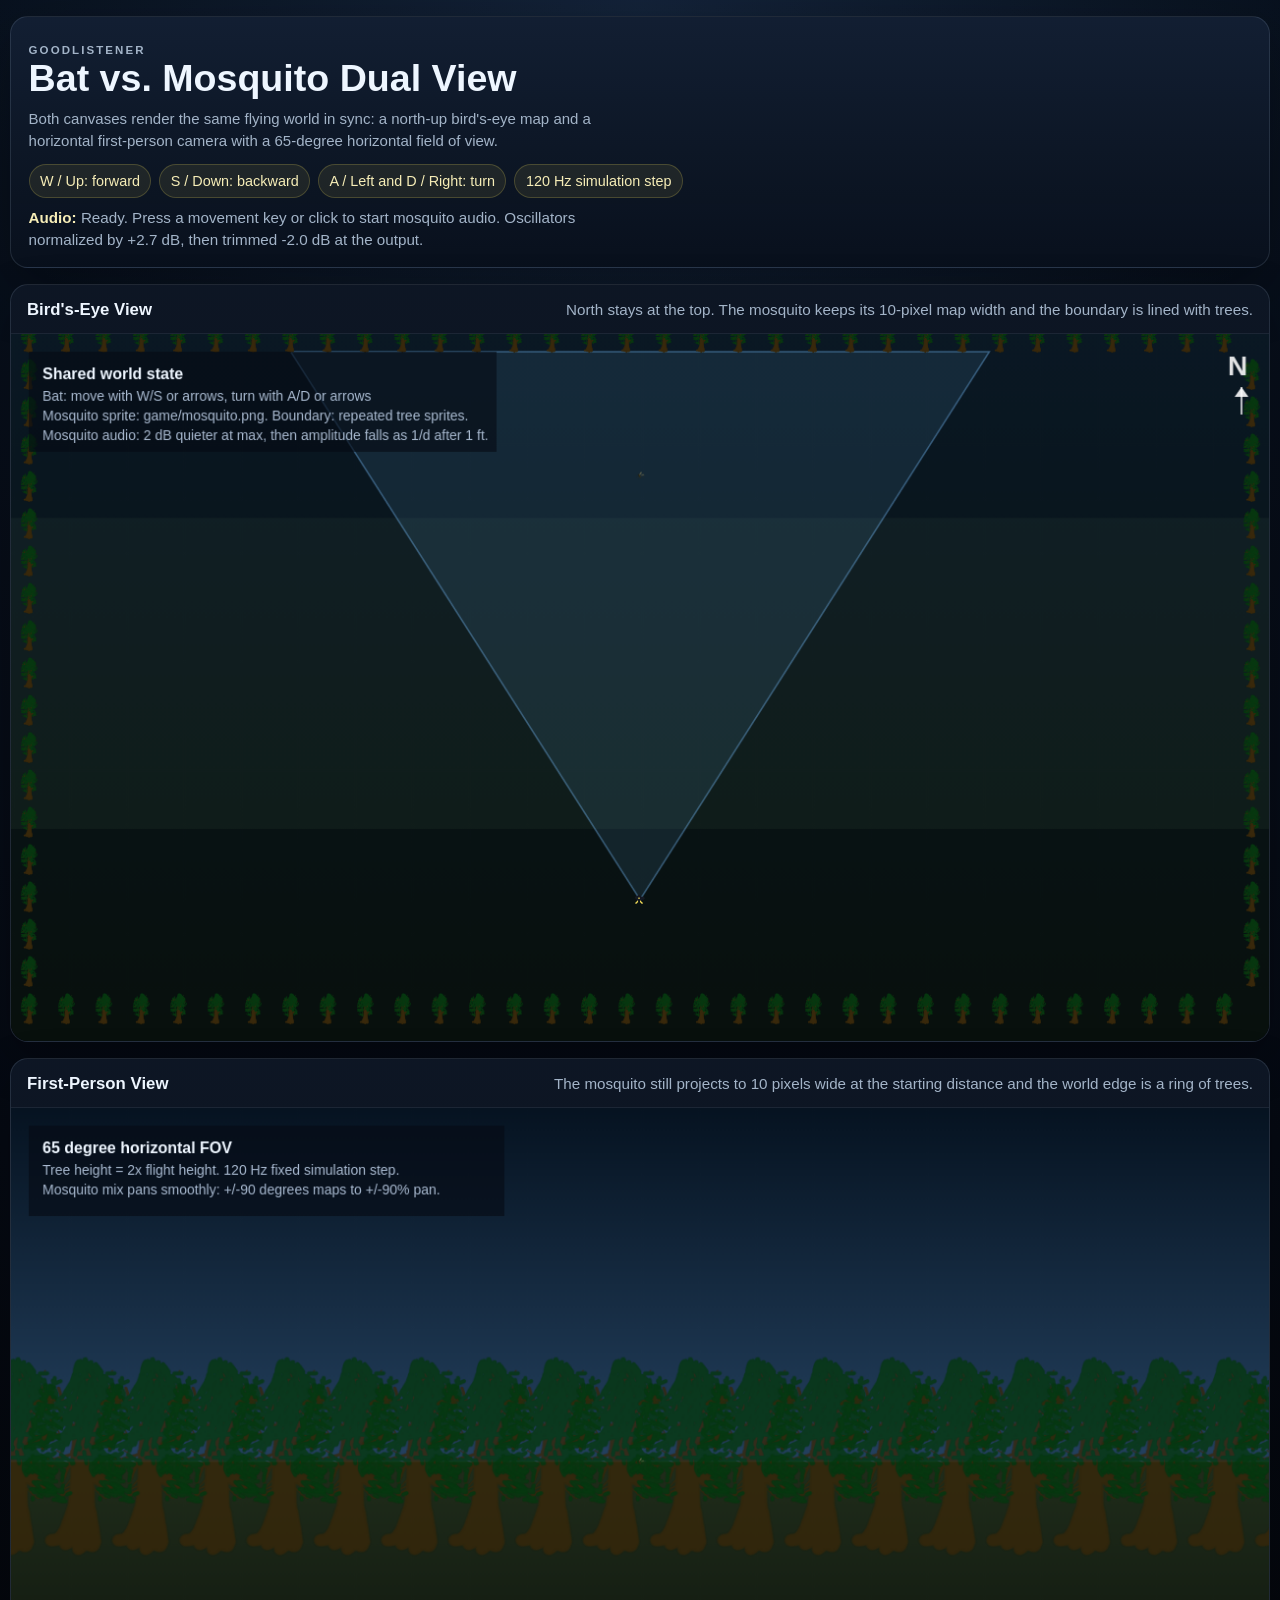
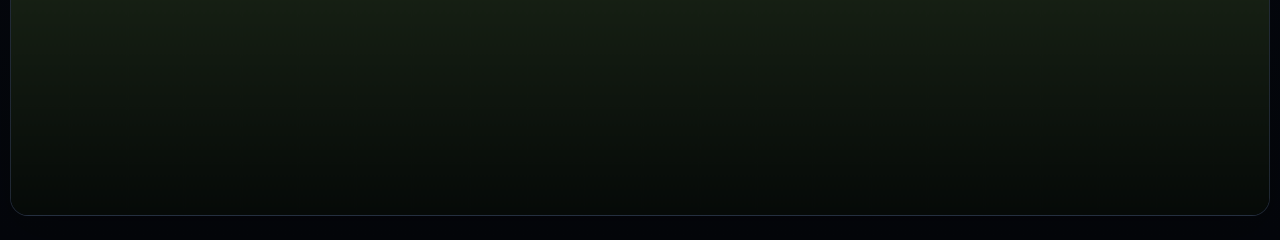
==== commit 7dfa7e07: "added audio with realistic volume" ====
--- a/game.html
+++ b/game.html
@@ -85,6 +85,16 @@
       background: rgba(244, 222, 89, 0.08);
       color: #f6edb7;
       font-size: 0.9rem;
+    }
+
+    .audio-note {
+      margin: 0.8rem 0 0;
+      color: #d9e6f5;
+      font-size: 0.95rem;
+    }
+
+    .audio-note strong {
+      color: #f6edb7;
     }
 
     .views {
@@ -168,6 +178,9 @@
         <span>A / Left and D / Right: turn</span>
         <span>120 Hz simulation step</span>
       </div>
+      <p id="audio-status" class="audio-note">
+        <strong>Audio:</strong> press a movement key or click anywhere to start the mosquito sound.
+      </p>
     </section>
 
     <section class="views">
@@ -199,6 +212,8 @@
     </section>
   </main>
 
+  <script src="game/mosquito-code.js"></script>
+  <script src="game/game-audio.js"></script>
   <script src="game/game.js"></script>
 </body>
 </html>
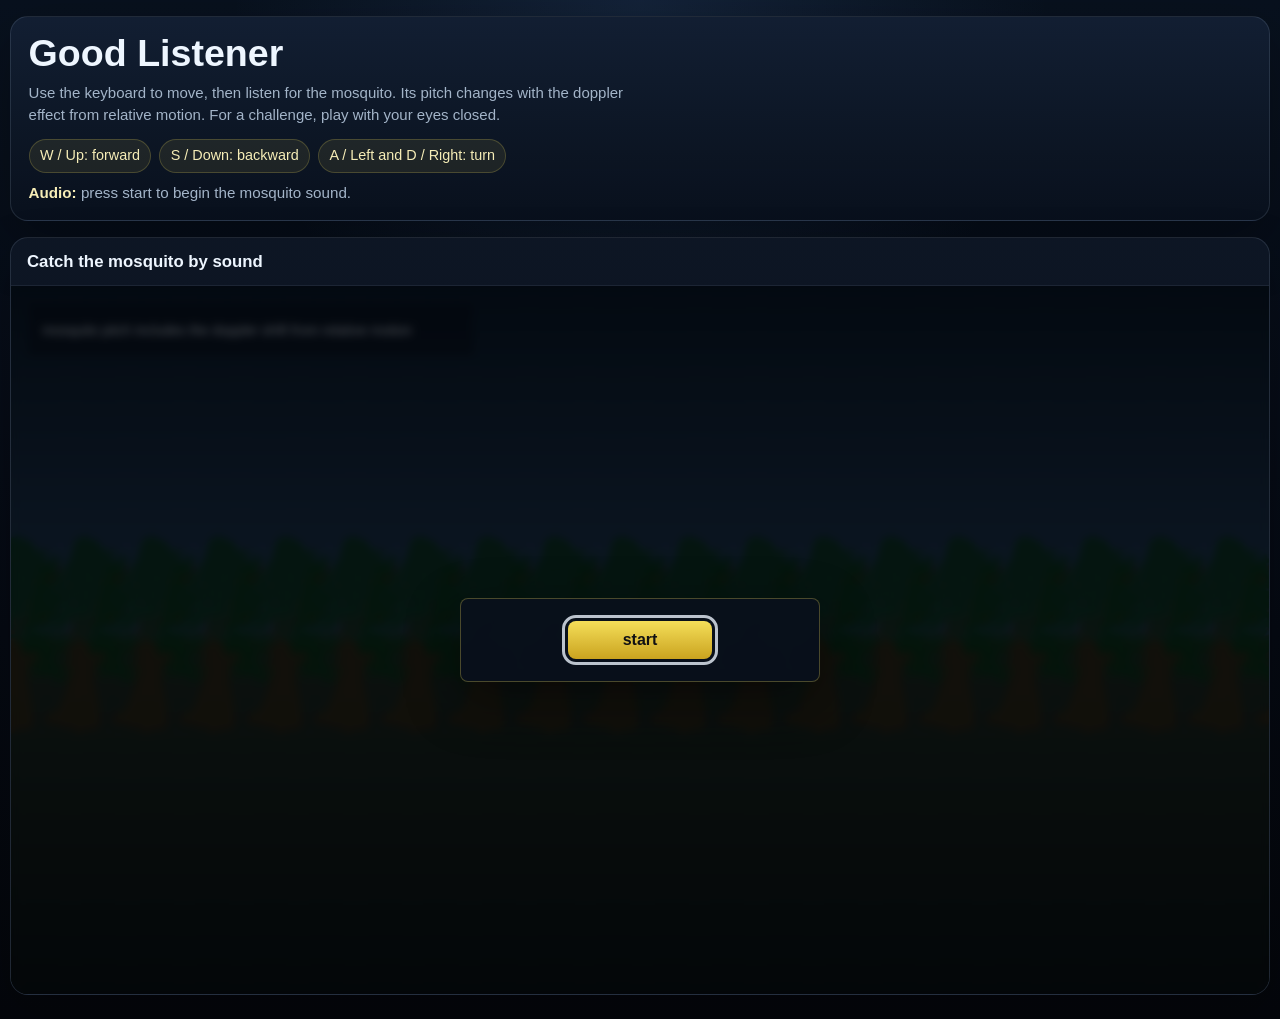
==== commit 58a2ed38: "make the mosquito move" ====
--- a/game.html
+++ b/game.html
@@ -3,7 +3,7 @@
 <head>
   <meta charset="UTF-8">
   <meta name="viewport" content="width=device-width, initial-scale=1.0">
-  <title>goodlistener | Bat and Mosquito</title>
+  <title>GoodListener</title>
   <style>
     :root {
       --bg: #050912;
@@ -97,6 +97,59 @@
       color: #f6edb7;
     }
 
+    .game-overlay {
+      position: absolute;
+      inset: 0;
+      z-index: 10;
+      display: grid;
+      place-items: center;
+      padding: 1rem;
+      background: rgba(4, 6, 11, 0.68);
+      backdrop-filter: blur(4px);
+    }
+
+    .game-overlay[hidden] {
+      display: none;
+    }
+
+    .game-dialog {
+      width: min(360px, 100%);
+      padding: 1.35rem;
+      border: 1px solid rgba(244, 222, 89, 0.28);
+      border-radius: 8px;
+      background: rgba(9, 16, 28, 0.95);
+      box-shadow: 0 18px 54px rgba(0, 0, 0, 0.42);
+      text-align: center;
+    }
+
+    .game-dialog h2 {
+      margin: 0 0 1rem;
+      color: var(--ink);
+      font-size: clamp(1.6rem, 5vw, 2.4rem);
+      line-height: 1.05;
+    }
+
+    .game-dialog button {
+      min-width: 9rem;
+      border: 0;
+      border-radius: 8px;
+      padding: 0.7rem 1rem;
+      background: linear-gradient(180deg, var(--accent), var(--accent-deep));
+      color: #101013;
+      cursor: pointer;
+      font: 700 1rem/1 "Trebuchet MS", "Lucida Sans Unicode", sans-serif;
+    }
+
+    .game-dialog button:focus-visible {
+      outline: 3px solid rgba(238, 246, 255, 0.78);
+      outline-offset: 3px;
+    }
+
+    .game-dialog button:disabled {
+      cursor: wait;
+      opacity: 0.62;
+    }
+
     .views {
       display: grid;
       gap: 1rem;
@@ -112,6 +165,11 @@
       overflow: hidden;
     }
 
+    .world-view {
+      position: relative;
+      background: #05080f;
+    }
+
     .panel-header {
       display: flex;
       justify-content: space-between;
@@ -166,48 +224,57 @@
 <body>
   <main class="page">
     <section class="hero">
-      <p class="eyebrow">goodlistener</p>
-      <h1>Bat vs. Mosquito Dual View</h1>
-      <p>
-        Both canvases render the same flying world in sync: a north-up bird's-eye map and a
-        horizontal first-person camera with a 65-degree horizontal field of view.
-      </p>
+      <h1>Good Listener</h1>
+      <p>Use the keyboard to move, then listen for the mosquito. Its pitch changes with the doppler effect from relative motion. For a challenge, play with your eyes closed.</p>
       <div class="meta">
         <span>W / Up: forward</span>
         <span>S / Down: backward</span>
         <span>A / Left and D / Right: turn</span>
-        <span>120 Hz simulation step</span>
       </div>
       <p id="audio-status" class="audio-note">
-        <strong>Audio:</strong> press a movement key or click anywhere to start the mosquito sound.
+        Click start to begin the chase.
       </p>
     </section>
 
     <section class="views">
       <article class="panel">
         <div class="panel-header">
-          <h2>Bird's-Eye View</h2>
-          <p>North stays at the top. The mosquito keeps its 10-pixel map width and the boundary is lined with trees.</p>
+          <h2>Catch the mosquito by sound</h2>
         </div>
-        <canvas
-          id="map-view"
-          width="1280"
-          height="720"
-          aria-label="Top-down view of the bat, mosquito, and tree boundary"
-        ></canvas>
-      </article>
-
-      <article class="panel">
-        <div class="panel-header">
-          <h2>First-Person View</h2>
-          <p>The mosquito still projects to 10 pixels wide at the starting distance and the world edge is a ring of trees.</p>
+        <div class="world-view">
+          <canvas
+            id="first-person-view"
+            width="1280"
+            height="720"
+            aria-label="Catch the mosquito by sound"
+          ></canvas>
+
+          <div
+            id="start-overlay"
+            class="game-overlay"
+            role="dialog"
+            aria-modal="true"
+            aria-label="Start game"
+          >
+            <div class="game-dialog">
+              <button id="start-button" type="button" disabled>start</button>
+            </div>
+          </div>
+
+          <div
+            id="caught-overlay"
+            class="game-overlay"
+            role="dialog"
+            aria-modal="true"
+            aria-labelledby="caught-title"
+            hidden
+          >
+            <div class="game-dialog">
+              <h2 id="caught-title">caught the mosquito!</h2>
+              <button id="try-again" type="button">try again</button>
+            </div>
+          </div>
         </div>
-        <canvas
-          id="first-person-view"
-          width="1280"
-          height="720"
-          aria-label="First-person view from the bat with the mosquito and tree boundary"
-        ></canvas>
       </article>
     </section>
   </main>
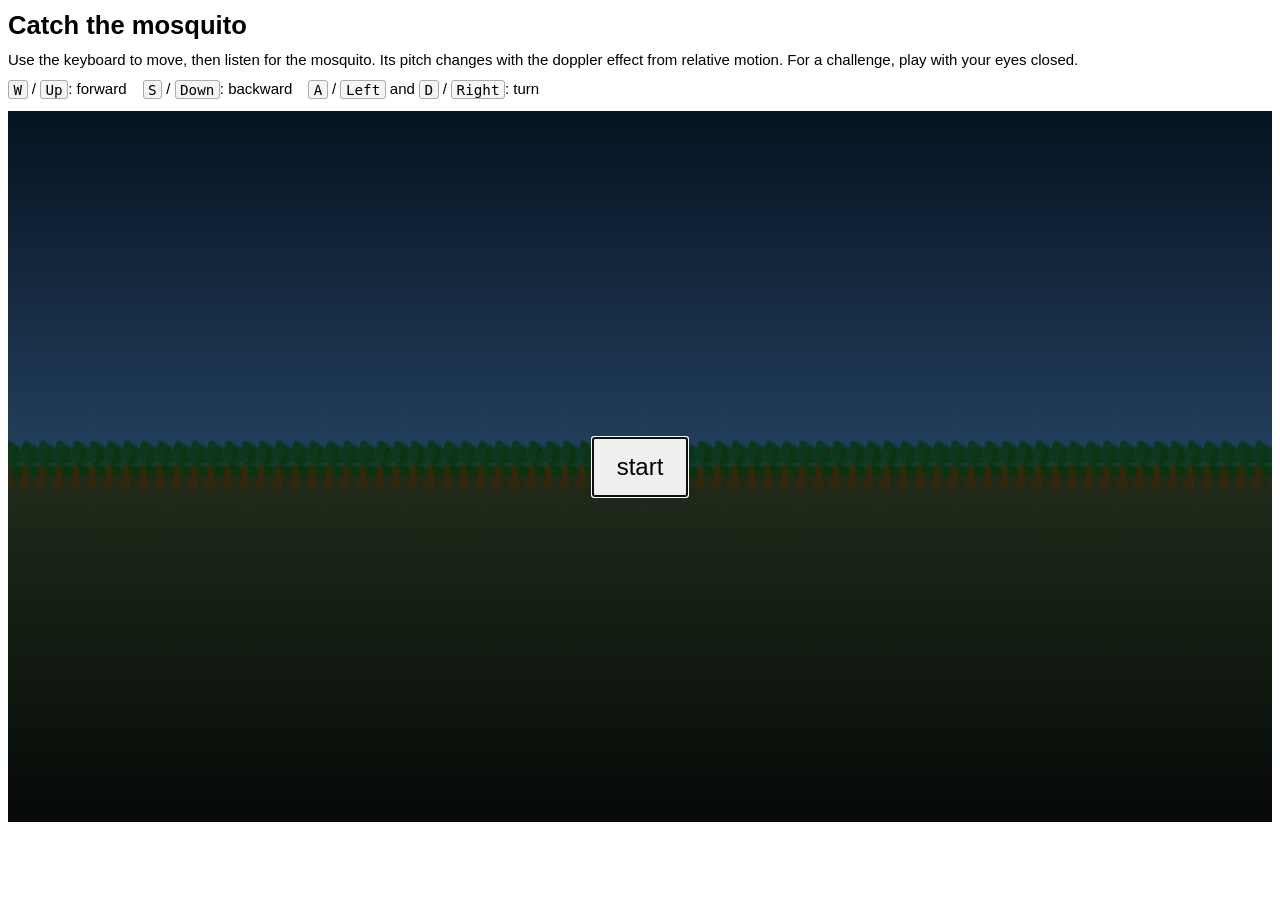
==== commit e0a0769d: "ready for publishing" ====
--- a/game.html
+++ b/game.html
@@ -5,96 +5,47 @@
   <meta name="viewport" content="width=device-width, initial-scale=1.0">
   <title>GoodListener</title>
   <style>
-    :root {
-      --bg: #050912;
-      --panel: rgba(11, 20, 34, 0.9);
-      --panel-border: rgba(203, 228, 255, 0.12);
-      --ink: #eef6ff;
-      --muted: #a3b4c8;
-      --accent: #f4de59;
-      --accent-deep: #caa31f;
-    }
-
     * {
       box-sizing: border-box;
     }
 
-    html,
     body {
       margin: 0;
-      min-height: 100%;
-    }
-
-    body {
-      background:
-        radial-gradient(circle at top, rgba(78, 128, 198, 0.16), transparent 34%),
-        linear-gradient(180deg, #08111e 0%, #050912 62%, #04060b 100%);
-      color: var(--ink);
-      font: 15px/1.45 "Trebuchet MS", "Lucida Sans Unicode", sans-serif;
+      font: 15px/1.4 sans-serif;
     }
 
     .page {
-      width: min(1320px, calc(100% - 1.25rem));
+      width: min(1320px, calc(100% - 1rem));
       margin: 0 auto;
-      padding: 1rem 0 1.5rem;
+      padding: 0.5rem 0;
     }
 
-    .hero {
-      margin-bottom: 1rem;
-      padding: 1rem 1.1rem;
-      border: 1px solid var(--panel-border);
-      border-radius: 18px;
-      background:
-        linear-gradient(180deg, rgba(19, 31, 52, 0.95), rgba(9, 16, 28, 0.94)),
-        rgba(9, 16, 28, 0.94);
-      box-shadow: 0 20px 60px rgba(0, 0, 0, 0.28);
+    .top-bar {
+      margin-bottom: 0.75rem;
     }
 
-    .eyebrow {
-      margin: 0 0 0.2rem;
-      color: var(--accent);
-      font-size: 0.72rem;
-      font-weight: 700;
-      letter-spacing: 0.18em;
-      text-transform: uppercase;
+    .top-bar h1 {
+      margin: 0 0 0.35rem;
+      font-size: 1.6rem;
     }
 
-    h1 {
-      margin: 0;
-      font-size: clamp(1.6rem, 3vw, 2.35rem);
-      line-height: 1.08;
+    .controls {
+      display: flex;
+      flex-wrap: wrap;
+      gap: 0.45rem 1rem;
+      margin: 0 0 0.5rem;
     }
 
-    .hero p {
-      margin: 0.55rem 0 0;
-      max-width: 72ch;
-      color: var(--muted);
+    .controls span {
+      white-space: nowrap;
     }
 
-    .meta {
-      margin-top: 0.8rem;
-      display: flex;
-      flex-wrap: wrap;
-      gap: 0.5rem;
-    }
-
-    .meta span {
-      padding: 0.35rem 0.65rem;
-      border-radius: 999px;
-      border: 1px solid rgba(244, 222, 89, 0.2);
-      background: rgba(244, 222, 89, 0.08);
-      color: #f6edb7;
-      font-size: 0.9rem;
-    }
-
-    .audio-note {
-      margin: 0.8rem 0 0;
-      color: #d9e6f5;
-      font-size: 0.95rem;
-    }
-
-    .audio-note strong {
-      color: #f6edb7;
+    kbd {
+      border: 1px solid #aaa;
+      border-radius: 3px;
+      padding: 0.05rem 0.28rem;
+      background: #f5f5f5;
+      font: 0.95em ui-monospace, SFMono-Regular, Consolas, monospace;
     }
 
     .game-overlay {
@@ -104,45 +55,35 @@
       display: grid;
       place-items: center;
       padding: 1rem;
-      background: rgba(4, 6, 11, 0.68);
-      backdrop-filter: blur(4px);
     }
 
     .game-overlay[hidden] {
       display: none;
     }
 
+    #caught-overlay {
+      background: rgba(255, 0, 0, 0.28);
+    }
+
     .game-dialog {
-      width: min(360px, 100%);
-      padding: 1.35rem;
-      border: 1px solid rgba(244, 222, 89, 0.28);
-      border-radius: 8px;
-      background: rgba(9, 16, 28, 0.95);
-      box-shadow: 0 18px 54px rgba(0, 0, 0, 0.42);
       text-align: center;
     }
 
     .game-dialog h2 {
       margin: 0 0 1rem;
-      color: var(--ink);
-      font-size: clamp(1.6rem, 5vw, 2.4rem);
-      line-height: 1.05;
+      font: inherit;
+    }
+
+    .caught-dialog h2 {
+      color: white;
+      font-size: clamp(2rem, 7vw, 4rem);
+      font-weight: 700;
+      text-shadow: 0 2px 8px black;
     }
 
     .game-dialog button {
-      min-width: 9rem;
-      border: 0;
-      border-radius: 8px;
-      padding: 0.7rem 1rem;
-      background: linear-gradient(180deg, var(--accent), var(--accent-deep));
-      color: #101013;
       cursor: pointer;
-      font: 700 1rem/1 "Trebuchet MS", "Lucida Sans Unicode", sans-serif;
-    }
-
-    .game-dialog button:focus-visible {
-      outline: 3px solid rgba(238, 246, 255, 0.78);
-      outline-offset: 3px;
+      font: inherit;
     }
 
     .game-dialog button:disabled {
@@ -150,45 +91,13 @@
       opacity: 0.62;
     }
 
-    .views {
-      display: grid;
-      gap: 1rem;
-    }
-
-    .panel {
-      border: 1px solid var(--panel-border);
-      border-radius: 18px;
-      background:
-        linear-gradient(180deg, rgba(14, 22, 37, 0.95), rgba(8, 13, 23, 0.94)),
-        rgba(8, 13, 23, 0.94);
-      box-shadow: 0 18px 48px rgba(0, 0, 0, 0.24);
-      overflow: hidden;
+    #start-button {
+      padding: 0.7rem 1.4rem;
+      font-size: 1.5rem;
     }
 
     .world-view {
       position: relative;
-      background: #05080f;
-    }
-
-    .panel-header {
-      display: flex;
-      justify-content: space-between;
-      gap: 0.8rem;
-      align-items: baseline;
-      padding: 0.8rem 1rem 0.65rem;
-      border-bottom: 1px solid rgba(203, 228, 255, 0.08);
-    }
-
-    .panel-header h2 {
-      margin: 0;
-      font-size: 1.05rem;
-    }
-
-    .panel-header p {
-      margin: 0;
-      color: var(--muted);
-      font-size: 0.95rem;
-      text-align: right;
     }
 
     canvas {
@@ -199,84 +108,57 @@
       background: #05080f;
     }
 
-    @media (max-width: 760px) {
-      .page {
-        width: min(100% - 0.75rem, 1320px);
-        padding-top: 0.6rem;
-      }
-
-      .hero,
-      .panel {
-        border-radius: 14px;
-      }
-
-      .panel-header {
-        flex-direction: column;
-        align-items: start;
-      }
-
-      .panel-header p {
-        text-align: left;
-      }
+    p {
+      margin: 0 0 0.5rem;
     }
   </style>
 </head>
 <body>
   <main class="page">
-    <section class="hero">
-      <h1>Good Listener</h1>
+    <header class="top-bar">
+      <h1>Catch the mosquito</h1>
       <p>Use the keyboard to move, then listen for the mosquito. Its pitch changes with the doppler effect from relative motion. For a challenge, play with your eyes closed.</p>
-      <div class="meta">
-        <span>W / Up: forward</span>
-        <span>S / Down: backward</span>
-        <span>A / Left and D / Right: turn</span>
+      <div class="controls" aria-label="Keyboard controls">
+        <span><kbd>W</kbd> / <kbd>Up</kbd>: forward</span>
+        <span><kbd>S</kbd> / <kbd>Down</kbd>: backward</span>
+        <span><kbd>A</kbd> / <kbd>Left</kbd> and <kbd>D</kbd> / <kbd>Right</kbd>: turn</span>
       </div>
-      <p id="audio-status" class="audio-note">
-        Click start to begin the chase.
-      </p>
-    </section>
+      <!--<p id="audio-status">Click start to begin the chase.</p>-->
+    </header>
 
-    <section class="views">
-      <article class="panel">
-        <div class="panel-header">
-          <h2>Catch the mosquito by sound</h2>
+    <div class="world-view">
+      <canvas
+        id="first-person-view"
+        width="1280"
+        height="720"
+      ></canvas>
+
+      <div
+        id="start-overlay"
+        class="game-overlay"
+        role="dialog"
+        aria-modal="true"
+        aria-label="Start game"
+      >
+        <div class="game-dialog">
+          <button id="start-button" type="button" disabled>start</button>
         </div>
-        <div class="world-view">
-          <canvas
-            id="first-person-view"
-            width="1280"
-            height="720"
-            aria-label="Catch the mosquito by sound"
-          ></canvas>
+      </div>
 
-          <div
-            id="start-overlay"
-            class="game-overlay"
-            role="dialog"
-            aria-modal="true"
-            aria-label="Start game"
-          >
-            <div class="game-dialog">
-              <button id="start-button" type="button" disabled>start</button>
-            </div>
-          </div>
-
-          <div
-            id="caught-overlay"
-            class="game-overlay"
-            role="dialog"
-            aria-modal="true"
-            aria-labelledby="caught-title"
-            hidden
-          >
-            <div class="game-dialog">
-              <h2 id="caught-title">caught the mosquito!</h2>
-              <button id="try-again" type="button">try again</button>
-            </div>
-          </div>
+      <div
+        id="caught-overlay"
+        class="game-overlay"
+        role="dialog"
+        aria-modal="true"
+        aria-labelledby="caught-title"
+        hidden
+      >
+        <div class="game-dialog caught-dialog">
+          <h2 id="caught-title">caught the mosquito!</h2>
+          <button id="try-again" type="button">try again</button>
         </div>
-      </article>
-    </section>
+      </div>
+    </div>
   </main>
 
   <script src="game/mosquito-code.js"></script>
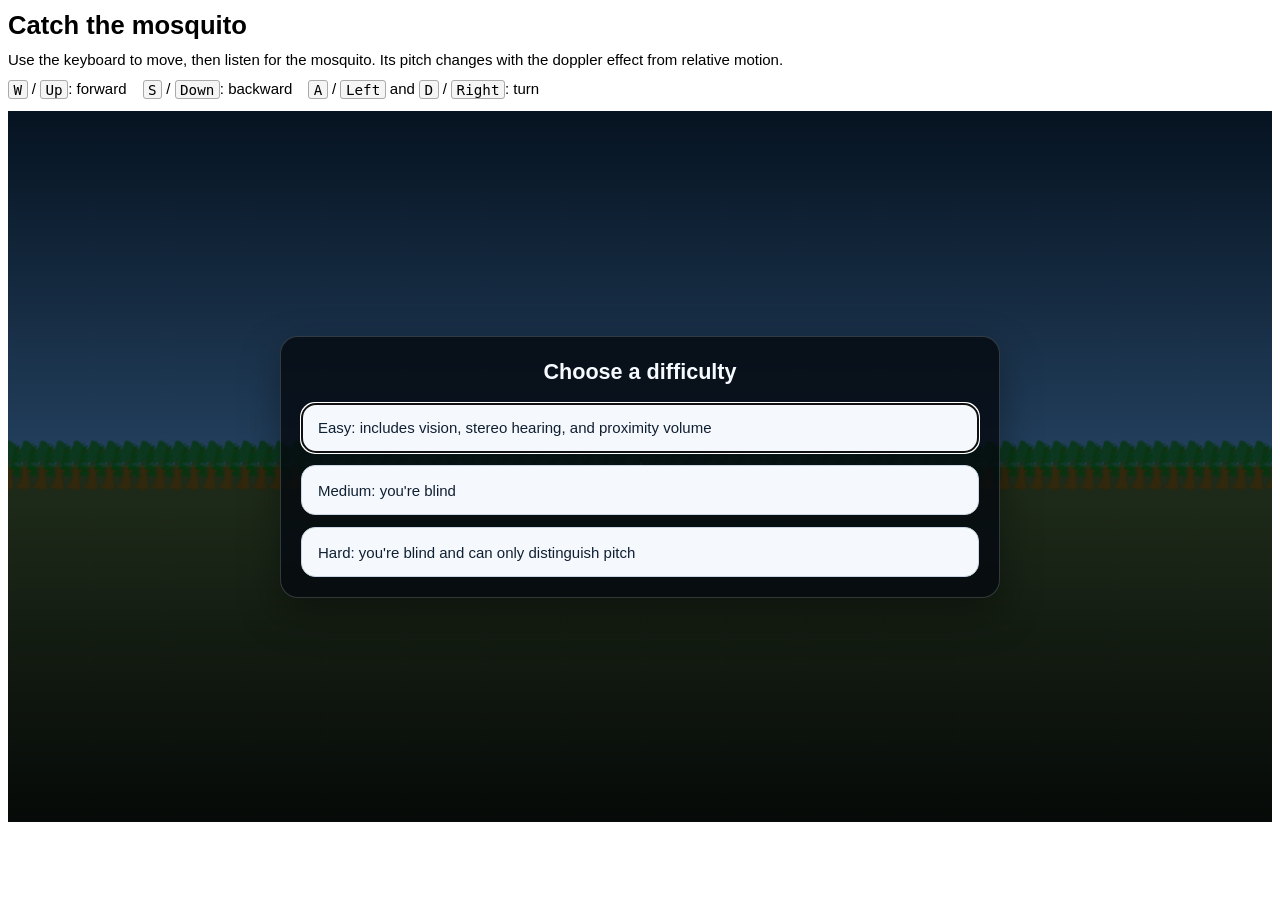
==== commit 37b9b61b: "added difficulties" ====
--- a/game.html
+++ b/game.html
@@ -66,12 +66,21 @@
     }
 
     .game-dialog {
+      width: min(720px, 100%);
+      padding: 1.25rem;
+      border: 1px solid rgba(238, 246, 255, 0.18);
+      border-radius: 18px;
+      background: rgba(5, 10, 16, 0.82);
+      box-shadow: 0 16px 40px rgba(0, 0, 0, 0.35);
+      color: #eaf4ff;
       text-align: center;
     }
 
     .game-dialog h2 {
       margin: 0 0 1rem;
-      font: inherit;
+      color: #f7fbff;
+      font-size: 1.35rem;
+      font-weight: 700;
     }
 
     .caught-dialog h2 {
@@ -91,9 +100,23 @@
       opacity: 0.62;
     }
 
-    #start-button {
-      padding: 0.7rem 1.4rem;
-      font-size: 1.5rem;
+    .mode-buttons {
+      display: grid;
+      gap: 0.75rem;
+      width: min(720px, 100%);
+      margin: 0 auto;
+    }
+
+    .mode-button {
+      width: 100%;
+      padding: 0.85rem 1rem;
+      border: 1px solid #cad6e4;
+      border-radius: 14px;
+      background: #f5f8fc;
+      color: #102033;
+      font-size: 1rem;
+      line-height: 1.35;
+      text-align: left;
     }
 
     .world-view {
@@ -117,7 +140,7 @@
   <main class="page">
     <header class="top-bar">
       <h1>Catch the mosquito</h1>
-      <p>Use the keyboard to move, then listen for the mosquito. Its pitch changes with the doppler effect from relative motion. For a challenge, play with your eyes closed.</p>
+      <p>Use the keyboard to move, then listen for the mosquito. Its pitch changes with the doppler effect from relative motion.</p>
       <div class="controls" aria-label="Keyboard controls">
         <span><kbd>W</kbd> / <kbd>Up</kbd>: forward</span>
         <span><kbd>S</kbd> / <kbd>Down</kbd>: backward</span>
@@ -138,10 +161,15 @@
         class="game-overlay"
         role="dialog"
         aria-modal="true"
-        aria-label="Start game"
+        aria-label="Choose difficulty"
       >
         <div class="game-dialog">
-          <button id="start-button" type="button" disabled>start</button>
+          <h2>Choose a difficulty</h2>
+          <div class="mode-buttons">
+            <button class="mode-button" type="button" data-difficulty="easy" disabled>Easy: includes vision, stereo hearing, and proximity volume</button>
+            <button class="mode-button" type="button" data-difficulty="medium" disabled>Medium: you're blind</button>
+            <button class="mode-button" type="button" data-difficulty="hard" disabled>Hard: you're blind and can only distinguish pitch</button>
+          </div>
         </div>
       </div>
 
@@ -155,7 +183,11 @@
       >
         <div class="game-dialog caught-dialog">
           <h2 id="caught-title">caught the mosquito!</h2>
-          <button id="try-again" type="button">try again</button>
+          <div class="mode-buttons">
+            <button class="mode-button" type="button" data-difficulty="easy" disabled>Easy: includes vision, stereo hearing, and proximity volume</button>
+            <button class="mode-button" type="button" data-difficulty="medium" disabled>Medium: you're blind</button>
+            <button class="mode-button" type="button" data-difficulty="hard" disabled>Hard: you're blind and can only distinguish pitch</button>
+          </div>
         </div>
       </div>
     </div>
